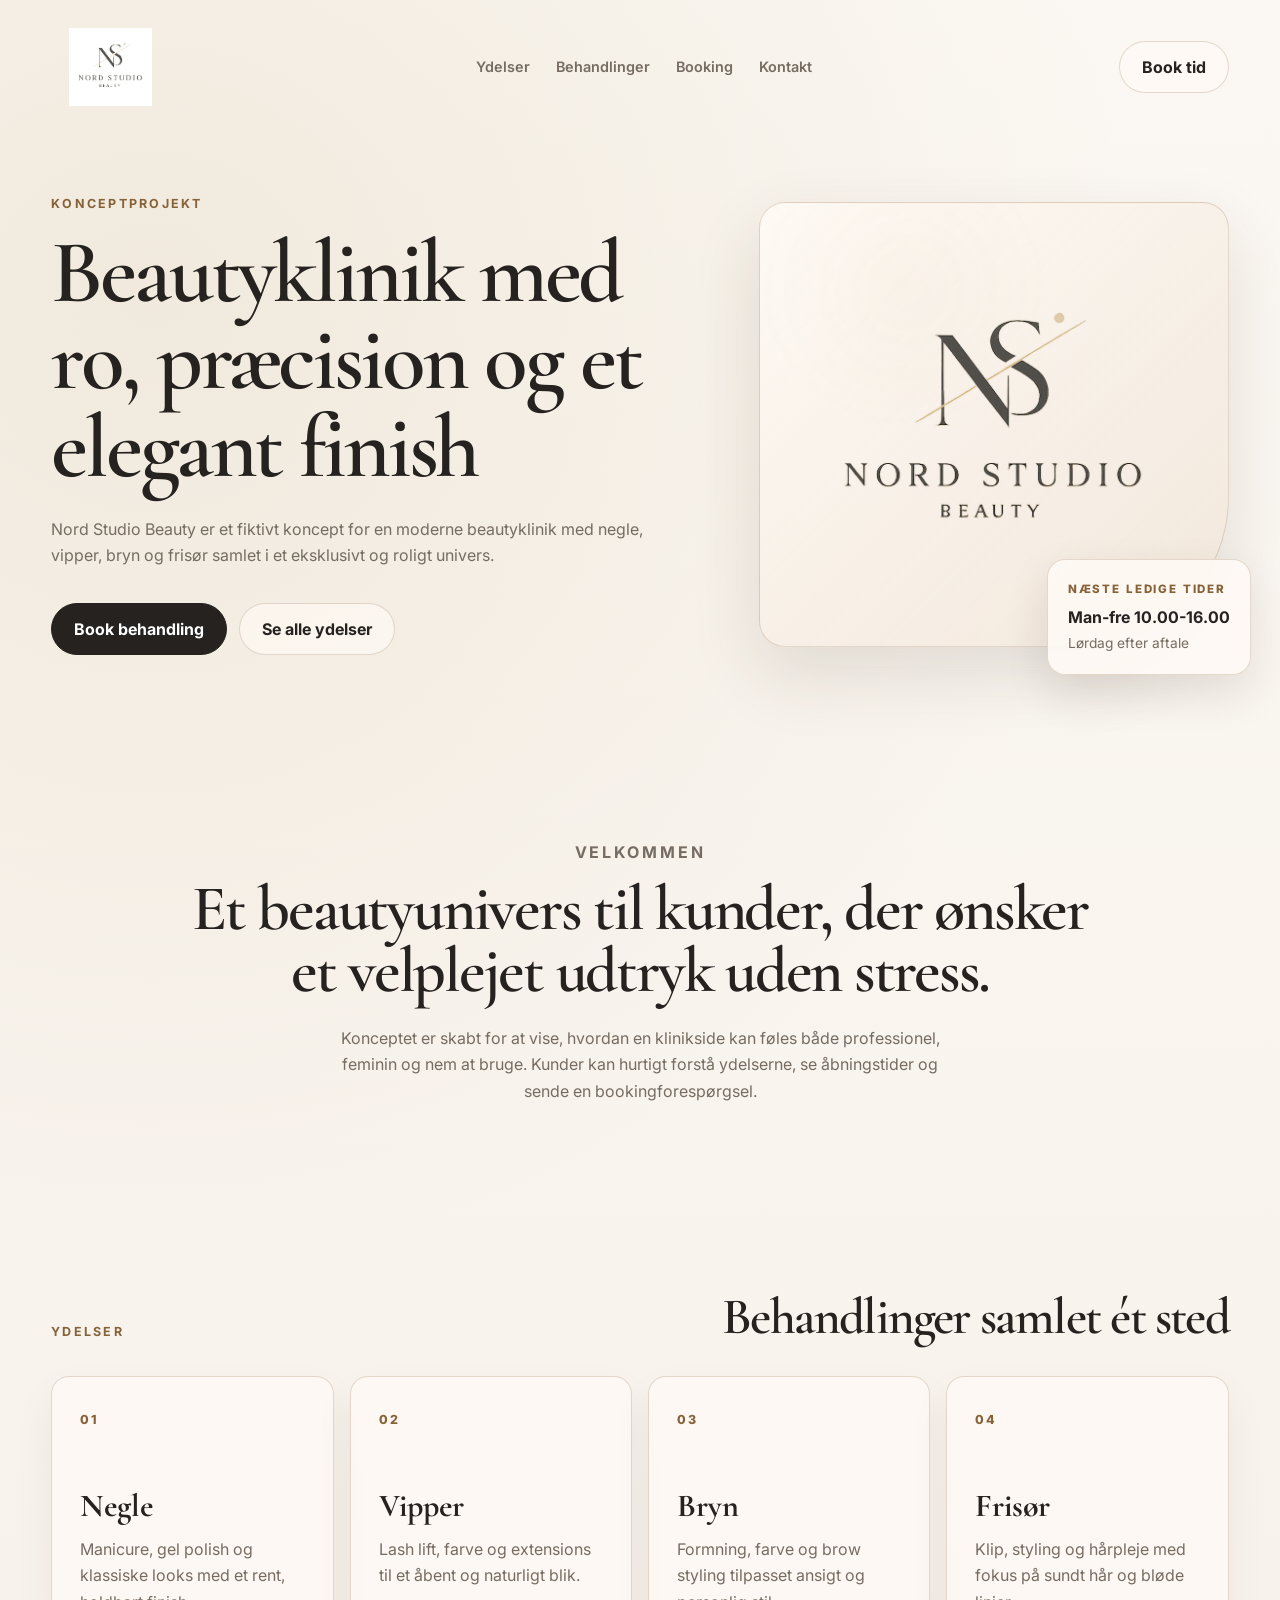
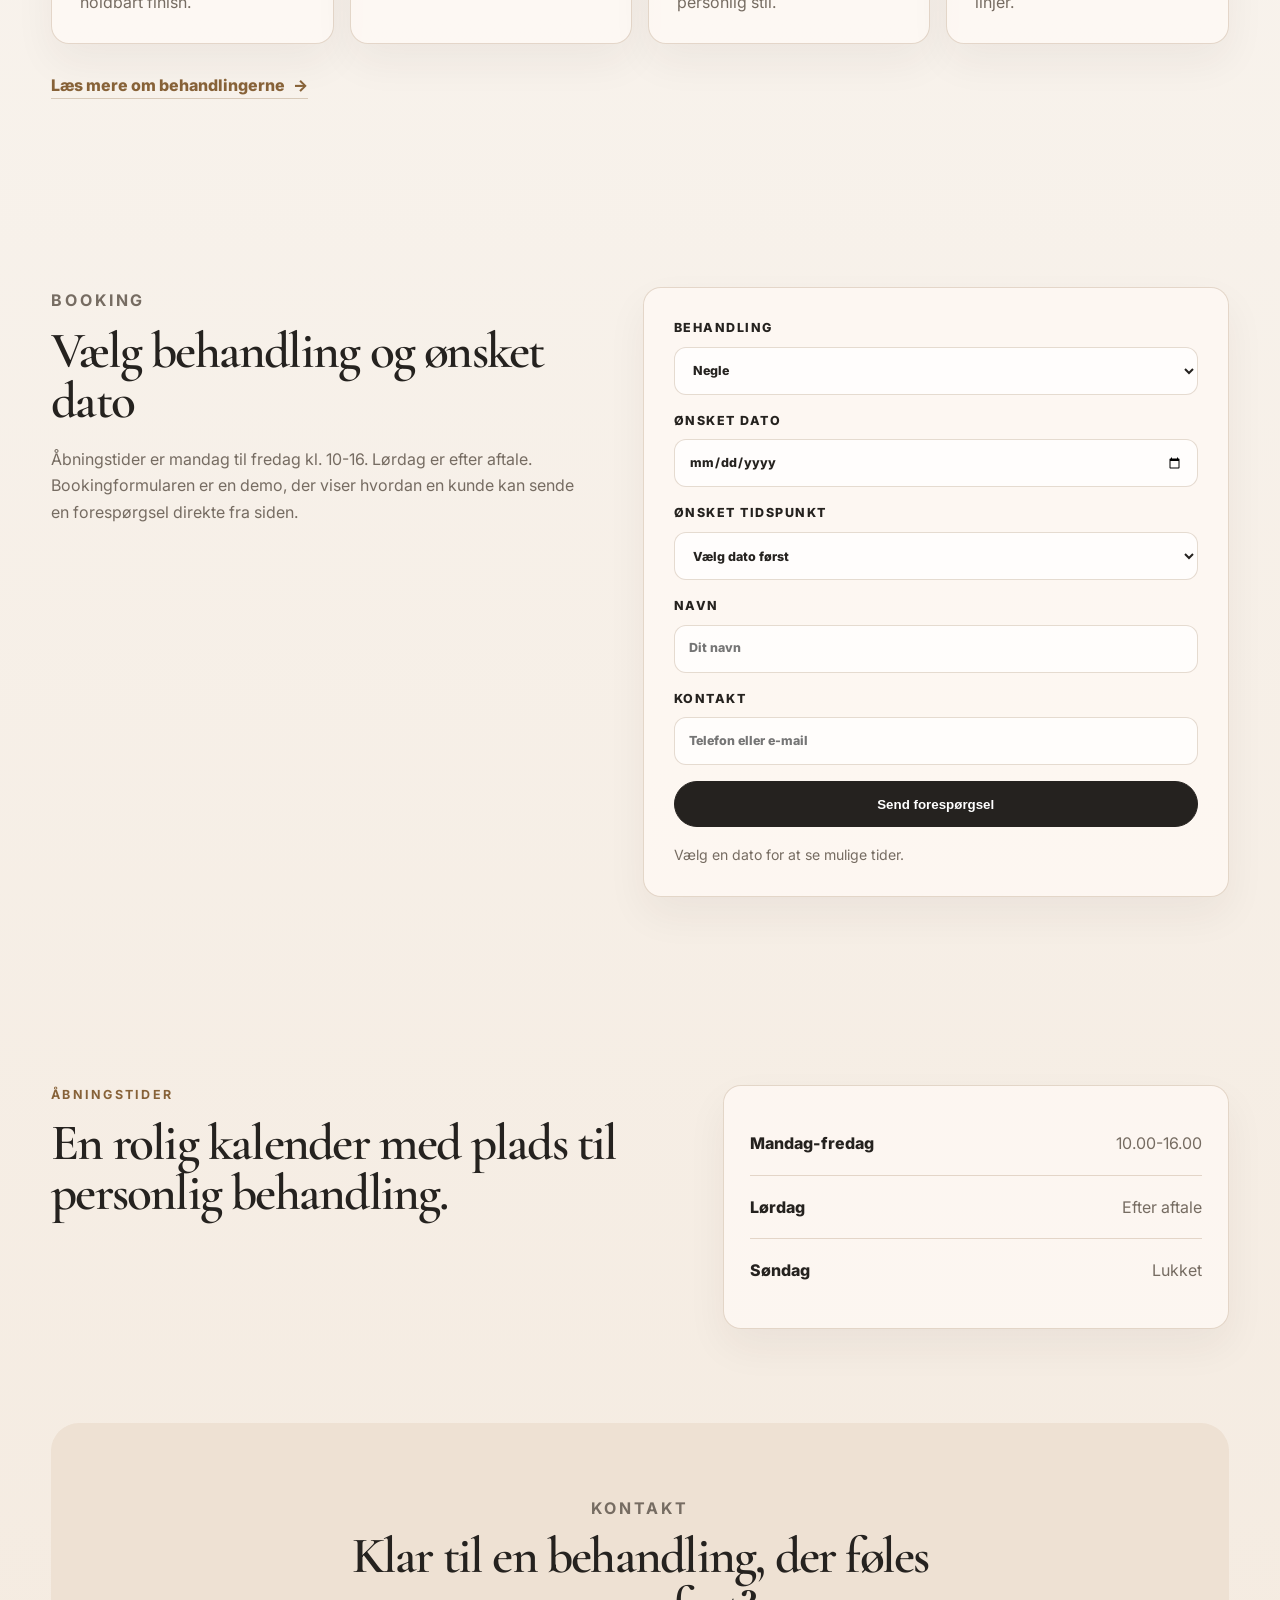
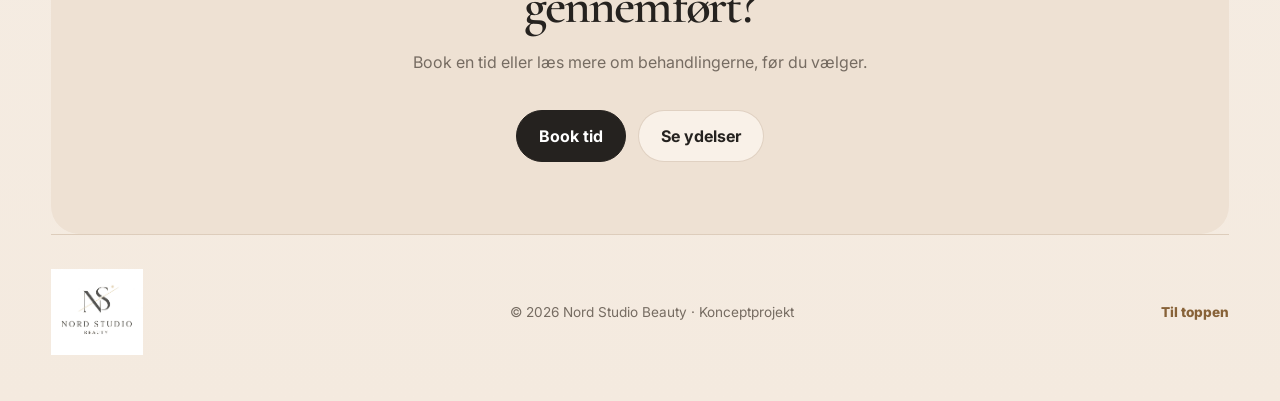
==== concepts/beauty-klinik/index.html @ 86c22287 "Add Nord Studio Beauty concept" ====
<!DOCTYPE html>
<html lang="da">
<head>
  <meta charset="UTF-8" />
  <meta name="viewport" content="width=device-width, initial-scale=1.0" />
  <title>Nord Studio Beauty | Koncept</title>
  <link rel="preconnect" href="https://fonts.googleapis.com" />
  <link rel="preconnect" href="https://fonts.gstatic.com" crossorigin />
  <link href="https://fonts.googleapis.com/css2?family=Cormorant+Garamond:wght@500;600;700&family=Inter:wght@400;500;600;700&display=swap" rel="stylesheet" />
  <link rel="stylesheet" href="style.css" />
  <link rel="icon" href="assets/nord-studio-beauty-logo.png" />
</head>

<body>
  <header class="site-header" id="top">
    <nav class="nav">
      <a class="brand" href="#top" aria-label="Nord Studio Beauty">
        <img src="assets/nord-studio-beauty-logo.png" alt="Nord Studio Beauty logo" />
      </a>

      <button class="menu-toggle" type="button" aria-expanded="false" aria-controls="menu">
        Menu
        <span aria-hidden="true"></span>
      </button>

      <div class="nav-links" id="menu">
        <a href="#ydelser">Ydelser</a>
        <a href="ydelser.html">Behandlinger</a>
        <a href="#booking">Booking</a>
        <a href="#kontakt">Kontakt</a>
      </div>

      <a class="nav-cta" href="#booking">Book tid</a>
    </nav>

    <section class="hero">
      <div class="hero-copy">
        <p class="eyebrow">Konceptprojekt</p>
        <h1>Beautyklinik med ro, præcision og et elegant finish</h1>
        <p>
          Nord Studio Beauty er et fiktivt koncept for en moderne beautyklinik med
          negle, vipper, bryn og frisør samlet i et eksklusivt og roligt univers.
        </p>
        <div class="hero-actions">
          <a class="button dark" href="#booking">Book behandling</a>
          <a class="button light" href="ydelser.html">Se alle ydelser</a>
        </div>
      </div>

      <div class="hero-visual" aria-label="Nord Studio Beauty stemningsbillede">
        <div class="visual-card">
          <img src="assets/nord-studio-beauty-logo.png" alt="Nord Studio Beauty logo" />
        </div>
        <div class="appointment-card">
          <span>Næste ledige tider</span>
          <strong>Man-fre 10.00-16.00</strong>
          <p>Lørdag efter aftale</p>
        </div>
      </div>
    </section>
  </header>

  <main>
    <section class="intro section">
      <p class="section-label">Velkommen</p>
      <h2>Et beautyunivers til kunder, der ønsker et velplejet udtryk uden stress.</h2>
      <p>
        Konceptet er skabt for at vise, hvordan en klinikside kan føles både
        professionel, feminin og nem at bruge. Kunder kan hurtigt forstå ydelserne,
        se åbningstider og sende en bookingforespørgsel.
      </p>
    </section>

    <section class="services section" id="ydelser">
      <div class="section-heading">
        <p class="section-label">Ydelser</p>
        <h2>Behandlinger samlet ét sted</h2>
      </div>

      <div class="service-grid">
        <article class="service-card">
          <span>01</span>
          <h3>Negle</h3>
          <p>Manicure, gel polish og klassiske looks med et rent, holdbart finish.</p>
        </article>

        <article class="service-card">
          <span>02</span>
          <h3>Vipper</h3>
          <p>Lash lift, farve og extensions til et åbent og naturligt blik.</p>
        </article>

        <article class="service-card">
          <span>03</span>
          <h3>Bryn</h3>
          <p>Formning, farve og brow styling tilpasset ansigt og personlig stil.</p>
        </article>

        <article class="service-card">
          <span>04</span>
          <h3>Frisør</h3>
          <p>Klip, styling og hårpleje med fokus på sundt hår og bløde linjer.</p>
        </article>
      </div>

      <a class="text-link" href="ydelser.html">Læs mere om behandlingerne <span aria-hidden="true">→</span></a>
    </section>

    <section class="booking section" id="booking">
      <div class="booking-copy">
        <p class="section-label">Booking</p>
        <h2>Vælg behandling og ønsket dato</h2>
        <p>
          Åbningstider er mandag til fredag kl. 10-16. Lørdag er efter aftale.
          Bookingformularen er en demo, der viser hvordan en kunde kan sende en
          forespørgsel direkte fra siden.
        </p>
      </div>

      <form class="booking-form">
        <label>
          Behandling
          <select id="service" name="service">
            <option>Negle</option>
            <option>Vipper</option>
            <option>Bryn</option>
            <option>Frisør</option>
            <option>Beauty pakke</option>
          </select>
        </label>

        <label>
          Ønsket dato
          <input id="date" name="date" type="date" required />
        </label>

        <label>
          Ønsket tidspunkt
          <select id="time" name="time"></select>
        </label>

        <label>
          Navn
          <input name="name" type="text" placeholder="Dit navn" />
        </label>

        <label>
          Kontakt
          <input name="contact" type="text" placeholder="Telefon eller e-mail" />
        </label>

        <button class="button dark" type="submit">Send forespørgsel</button>
        <p class="booking-note" id="booking-note">Vælg en dato for at se mulige tider.</p>
      </form>
    </section>

    <section class="hours section">
      <div>
        <p class="section-label">Åbningstider</p>
        <h2>En rolig kalender med plads til personlig behandling.</h2>
      </div>

      <dl>
        <div>
          <dt>Mandag-fredag</dt>
          <dd>10.00-16.00</dd>
        </div>
        <div>
          <dt>Lørdag</dt>
          <dd>Efter aftale</dd>
        </div>
        <div>
          <dt>Søndag</dt>
          <dd>Lukket</dd>
        </div>
      </dl>
    </section>

    <section class="contact section" id="kontakt">
      <p class="section-label">Kontakt</p>
      <h2>Klar til en behandling, der føles gennemført?</h2>
      <p>Book en tid eller læs mere om behandlingerne, før du vælger.</p>
      <div class="contact-actions">
        <a class="button dark" href="#booking">Book tid</a>
        <a class="button light" href="ydelser.html">Se ydelser</a>
      </div>
    </section>
  </main>

  <footer class="footer">
    <img src="assets/nord-studio-beauty-logo.png" alt="Nord Studio Beauty logo" />
    <p>© 2026 Nord Studio Beauty · Konceptprojekt</p>
    <a href="#top">Til toppen</a>
  </footer>

  <script src="script.js"></script>
</body>
</html>
---- concepts/beauty-klinik/style.css ----
:root {
  --bg: #f8f3ed;
  --panel: #eee1d3;
  --paper: #fffaf5;
  --ink: #25221f;
  --muted: #766c62;
  --accent: #b7955e;
  --accent-dark: #876238;
  --line: rgba(135, 98, 56, 0.22);
  --shadow: 0 28px 70px rgba(58, 42, 28, 0.12);
  --max: 1180px;
}

* {
  box-sizing: border-box;
  margin: 0;
  padding: 0;
}

html {
  scroll-behavior: smooth;
}

body {
  font-family: "Inter", sans-serif;
  background:
    radial-gradient(circle at 12% 8%, rgba(183, 149, 94, 0.14), transparent 28%),
    linear-gradient(180deg, #fbf8f3 0%, var(--bg) 38%, #f4eadf 100%);
  color: var(--ink);
  line-height: 1.65;
}

a {
  color: inherit;
  text-decoration: none;
}

img {
  display: block;
  width: 100%;
}

.site-header,
.subpage-header {
  width: min(92%, var(--max));
  margin: 0 auto;
  padding: 28px 0 90px;
}

.nav {
  display: flex;
  align-items: center;
  justify-content: space-between;
  gap: 24px;
}

.brand {
  display: inline-flex;
  align-items: center;
}

.brand img {
  width: 118px;
  max-height: 78px;
  object-fit: contain;
}

.nav-links {
  display: flex;
  align-items: center;
  gap: 26px;
  color: var(--muted);
  font-size: 0.9rem;
  font-weight: 600;
}

.menu-toggle {
  display: none;
}

.nav-cta,
.button {
  display: inline-flex;
  align-items: center;
  justify-content: center;
  min-height: 46px;
  padding: 12px 22px;
  border-radius: 999px;
  font-weight: 700;
  transition: transform 0.2s ease, background 0.2s ease, border-color 0.2s ease;
}

.nav-cta,
.button.light {
  border: 1px solid var(--line);
  color: var(--ink);
  background: rgba(255, 250, 245, 0.62);
}

.button.dark {
  background: var(--ink);
  color: #fff;
  border: 1px solid var(--ink);
}

.nav-cta:hover,
.button:hover {
  transform: translateY(-2px);
}

.button.dark:hover {
  background: var(--accent-dark);
  border-color: var(--accent-dark);
}

.hero {
  display: grid;
  grid-template-columns: minmax(0, 1fr) minmax(300px, 470px);
  align-items: center;
  gap: clamp(42px, 7vw, 96px);
  padding-top: 88px;
}

.eyebrow,
.section-label {
  color: var(--accent-dark);
  text-transform: uppercase;
  letter-spacing: 0.18em;
  font-size: 0.78rem;
  font-weight: 700;
}

.hero h1,
.intro h2,
.section-heading h2,
.booking h2,
.hours h2,
.contact h2,
.subpage-hero h1,
.detail-card h2 {
  font-family: "Cormorant Garamond", serif;
  font-weight: 600;
  letter-spacing: -0.035em;
  line-height: 0.98;
}

.hero h1 {
  font-size: clamp(3.1rem, 7vw, 6.4rem);
  max-width: 680px;
  margin: 14px 0 24px;
}

.hero-copy > p:not(.eyebrow),
.intro > p,
.booking-copy p,
.contact p,
.subpage-hero p {
  max-width: 620px;
  color: var(--muted);
  font-size: 1rem;
}

.hero-actions,
.contact-actions {
  display: flex;
  gap: 12px;
  flex-wrap: wrap;
  margin-top: 34px;
}

.hero-visual {
  position: relative;
}

.visual-card {
  padding: 40px;
  border: 1px solid var(--line);
  border-radius: 26px 26px 150px 26px;
  background:
    linear-gradient(135deg, rgba(255, 250, 245, 0.9), rgba(238, 225, 211, 0.7)),
    radial-gradient(circle at 30% 18%, rgba(183, 149, 94, 0.24), transparent 30%);
  box-shadow: var(--shadow);
}

.visual-card img {
  border-radius: 18px;
  mix-blend-mode: multiply;
}

.appointment-card {
  position: absolute;
  right: -22px;
  bottom: -28px;
  max-width: 230px;
  padding: 20px;
  border: 1px solid var(--line);
  border-radius: 18px;
  background: rgba(255, 250, 245, 0.9);
  box-shadow: 0 18px 44px rgba(58, 42, 28, 0.12);
}

.appointment-card span {
  display: block;
  color: var(--accent-dark);
  font-size: 0.72rem;
  font-weight: 800;
  letter-spacing: 0.16em;
  text-transform: uppercase;
  margin-bottom: 8px;
}

.appointment-card strong {
  display: block;
  line-height: 1.25;
}

.appointment-card p {
  color: var(--muted);
  font-size: 0.86rem;
  margin-top: 5px;
}

.section {
  width: min(92%, var(--max));
  margin: 0 auto;
  padding: 94px 0;
}

.intro {
  text-align: center;
  max-width: 900px;
}

.intro h2 {
  font-size: clamp(2.2rem, 5vw, 4rem);
  margin: 12px auto 22px;
}

.intro p {
  margin-inline: auto;
}

.section-heading {
  display: flex;
  align-items: end;
  justify-content: space-between;
  gap: 28px;
  margin-bottom: 34px;
}

.section-heading h2,
.booking h2,
.hours h2,
.contact h2 {
  font-size: clamp(2rem, 4vw, 3.4rem);
}

.service-grid {
  display: grid;
  grid-template-columns: repeat(4, minmax(0, 1fr));
  gap: 16px;
}

.service-card,
.booking-form,
.hours dl,
.detail-card {
  border: 1px solid var(--line);
  border-radius: 18px;
  background: rgba(255, 250, 245, 0.72);
  box-shadow: 0 18px 42px rgba(58, 42, 28, 0.055);
}

.service-card {
  min-height: 260px;
  padding: 28px;
}

.service-card span,
.detail-card span {
  color: var(--accent-dark);
  font-size: 0.78rem;
  font-weight: 800;
  letter-spacing: 0.16em;
}

.service-card h3 {
  font-family: "Cormorant Garamond", serif;
  font-size: 2rem;
  line-height: 1;
  margin: 58px 0 14px;
}

.service-card p,
.detail-card p,
.detail-card li {
  color: var(--muted);
}

.text-link {
  display: inline-flex;
  align-items: center;
  gap: 8px;
  margin-top: 28px;
  color: var(--accent-dark);
  font-weight: 800;
  border-bottom: 1px solid rgba(135, 98, 56, 0.28);
}

.booking {
  display: grid;
  grid-template-columns: minmax(0, 0.9fr) minmax(320px, 1fr);
  gap: clamp(28px, 5vw, 72px);
  align-items: start;
}

.booking h2 {
  margin: 12px 0 20px;
}

.booking-form {
  display: grid;
  gap: 16px;
  padding: 30px;
}

label {
  display: grid;
  gap: 8px;
  color: var(--ink);
  font-size: 0.78rem;
  font-weight: 800;
  letter-spacing: 0.12em;
  text-transform: uppercase;
}

input,
select {
  width: 100%;
  min-height: 48px;
  border: 1px solid var(--line);
  border-radius: 12px;
  background: rgba(255, 255, 255, 0.72);
  color: var(--ink);
  font: inherit;
  padding: 0 14px;
}

.booking-note {
  color: var(--muted);
  font-size: 0.88rem;
}

.hours {
  display: grid;
  grid-template-columns: minmax(0, 1fr) minmax(320px, 0.8fr);
  gap: 40px;
  align-items: start;
}

.hours h2 {
  margin-top: 12px;
}

.hours dl {
  padding: 26px;
}

.hours dl div {
  display: flex;
  justify-content: space-between;
  gap: 24px;
  padding: 18px 0;
  border-bottom: 1px solid var(--line);
}

.hours dl div:last-child {
  border-bottom: 0;
}

dt {
  font-weight: 800;
}

dd {
  color: var(--muted);
}

.contact {
  text-align: center;
  padding: 72px;
  border-radius: 28px;
  background: var(--panel);
}

.contact h2 {
  max-width: 700px;
  margin: 10px auto 18px;
}

.contact p {
  margin: 0 auto;
}

.contact-actions {
  justify-content: center;
}

.footer {
  width: min(92%, var(--max));
  margin: 0 auto;
  padding: 34px 0 46px;
  display: flex;
  align-items: center;
  justify-content: space-between;
  gap: 20px;
  border-top: 1px solid var(--line);
  color: var(--muted);
  font-size: 0.85rem;
}

.footer img {
  width: 92px;
}

.footer a {
  color: var(--accent-dark);
  font-weight: 800;
}

.subpage-hero {
  padding: 92px 0 28px;
  max-width: 820px;
}

.subpage-hero h1 {
  font-size: clamp(3rem, 6vw, 5.4rem);
  margin: 12px 0 20px;
}

.service-details {
  width: min(92%, var(--max));
  margin: 0 auto;
  display: grid;
  grid-template-columns: repeat(2, minmax(0, 1fr));
  gap: 18px;
}

.detail-card {
  padding: 34px;
}

.detail-card h2 {
  font-size: clamp(2.1rem, 4vw, 3.2rem);
  margin: 18px 0 12px;
}

.detail-card ul {
  list-style: none;
  display: grid;
  gap: 10px;
  margin-top: 22px;
}

.detail-card li {
  position: relative;
  padding-left: 22px;
}

.detail-card li::before {
  content: "";
  position: absolute;
  left: 0;
  top: 0.72em;
  width: 7px;
  height: 7px;
  border: 1px solid var(--accent);
  transform: rotate(45deg);
}

@media (max-width: 860px) {
  .site-header,
  .subpage-header {
    padding-bottom: 54px;
  }

  .nav {
    position: relative;
    flex-wrap: wrap;
  }

  .brand img {
    width: 90px;
  }

  .menu-toggle {
    display: inline-flex;
    align-items: center;
    gap: 10px;
    margin-left: auto;
    min-height: 42px;
    padding: 0 14px;
    border: 1px solid var(--line);
    border-radius: 999px;
    background: rgba(255, 250, 245, 0.78);
    color: var(--ink);
    font: inherit;
    font-size: 0.82rem;
    font-weight: 800;
  }

  .menu-toggle span,
  .menu-toggle span::before,
  .menu-toggle span::after {
    display: block;
    width: 15px;
    height: 1px;
    background: currentColor;
  }

  .menu-toggle span {
    position: relative;
  }

  .menu-toggle span::before,
  .menu-toggle span::after {
    content: "";
    position: absolute;
    left: 0;
  }

  .menu-toggle span::before {
    top: -5px;
  }

  .menu-toggle span::after {
    top: 5px;
  }

  .nav-links {
    display: none;
    width: 100%;
    padding: 16px;
    border: 1px solid var(--line);
    border-radius: 18px;
    background: rgba(255, 250, 245, 0.94);
    box-shadow: 0 18px 42px rgba(58, 42, 28, 0.1);
  }

  .nav-links.is-open {
    display: grid;
    gap: 6px;
  }

  .nav-links a {
    padding: 10px 8px;
  }

  .nav-cta {
    display: none;
  }

  .hero,
  .booking,
  .hours,
  .service-details {
    grid-template-columns: 1fr;
  }

  .hero {
    padding-top: 54px;
  }

  .hero h1 {
    font-size: clamp(2.55rem, 13vw, 4rem);
  }

  .appointment-card {
    position: static;
    max-width: none;
    margin-top: 14px;
  }

  .visual-card {
    padding: 24px;
    border-radius: 18px 18px 80px 18px;
  }

  .section {
    padding: 58px 0;
  }

  .section-heading {
    display: block;
  }

  .service-grid {
    grid-template-columns: repeat(2, minmax(0, 1fr));
  }

  .service-card {
    min-height: 210px;
    padding: 22px;
  }

  .service-card h3 {
    margin-top: 36px;
    font-size: 1.7rem;
  }

  .booking-form,
  .detail-card {
    padding: 22px;
  }

  .contact {
    padding: 44px 24px;
  }

  .footer {
    flex-direction: column;
    align-items: flex-start;
  }
}

@media (max-width: 520px) {
  .service-grid {
    grid-template-columns: 1fr;
  }

  .hero-actions,
  .contact-actions,
  .button {
    width: 100%;
  }

  .button {
    min-height: 50px;
  }
}
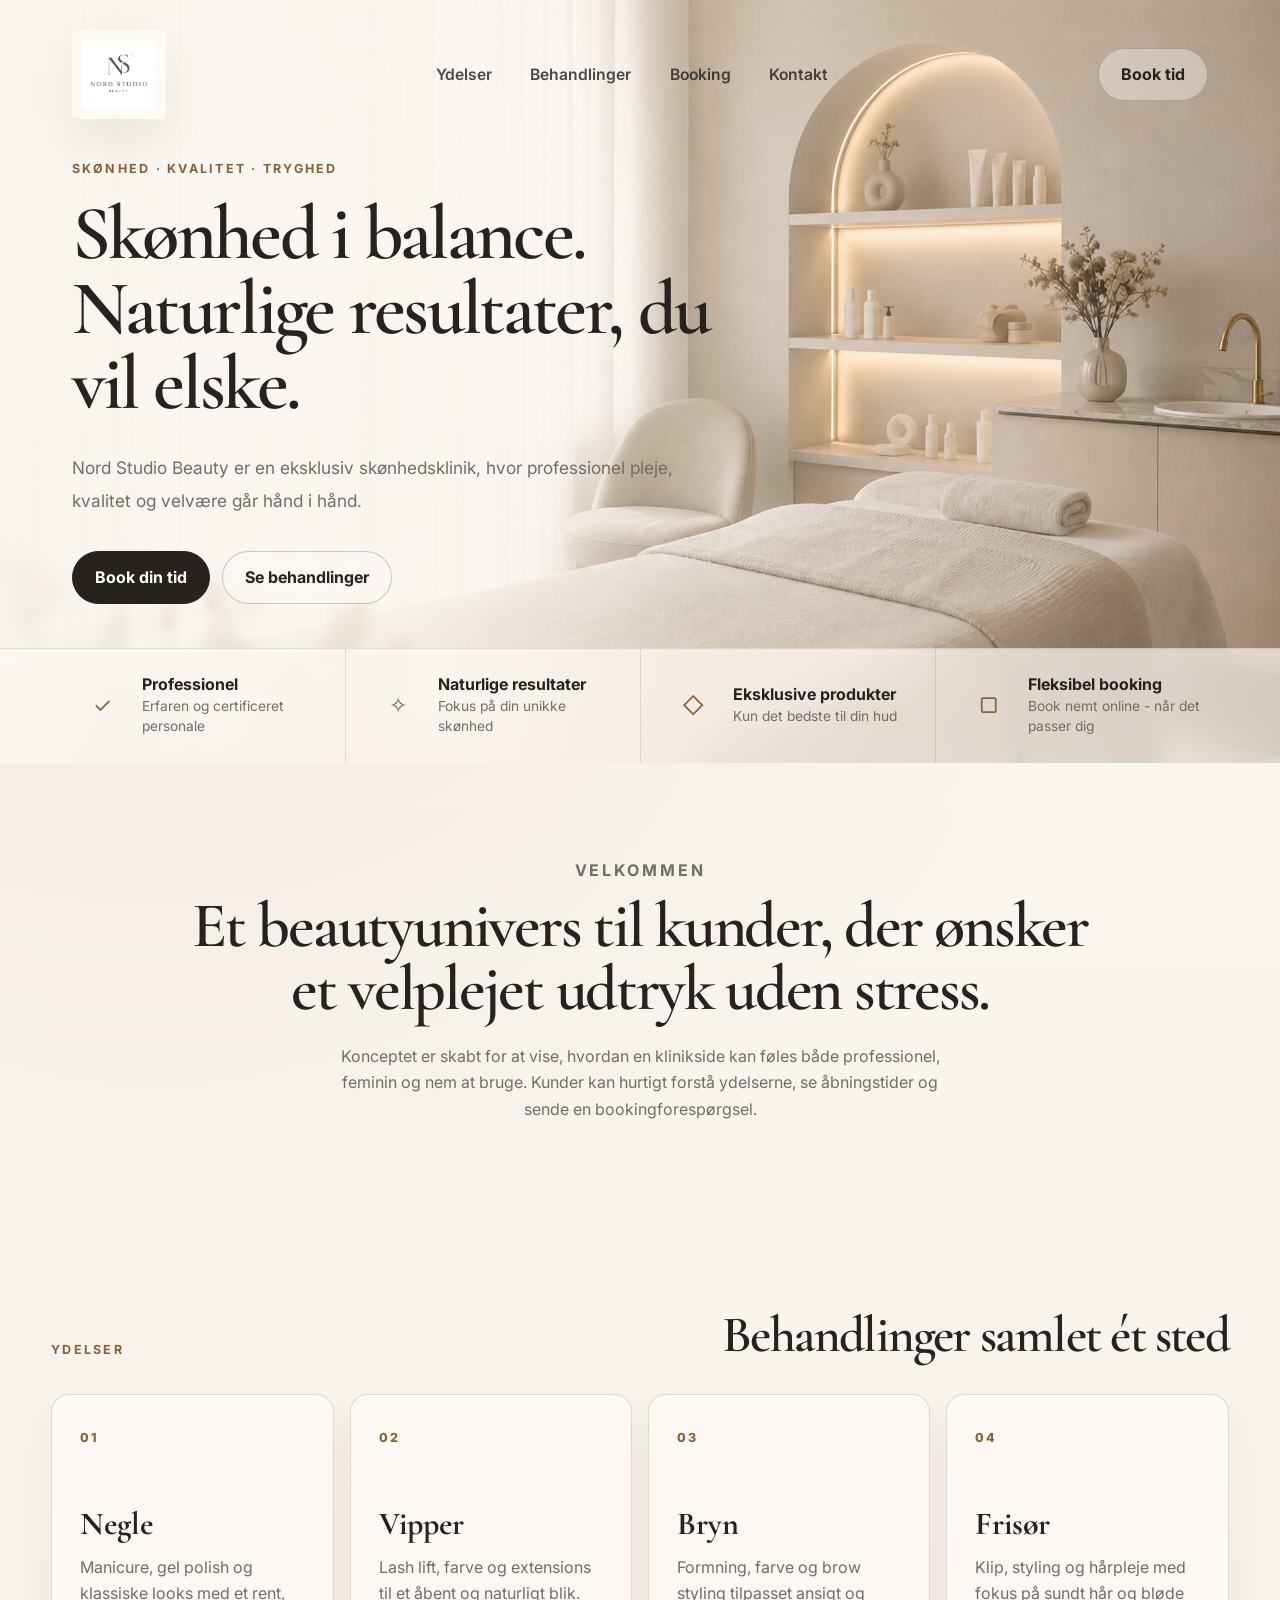
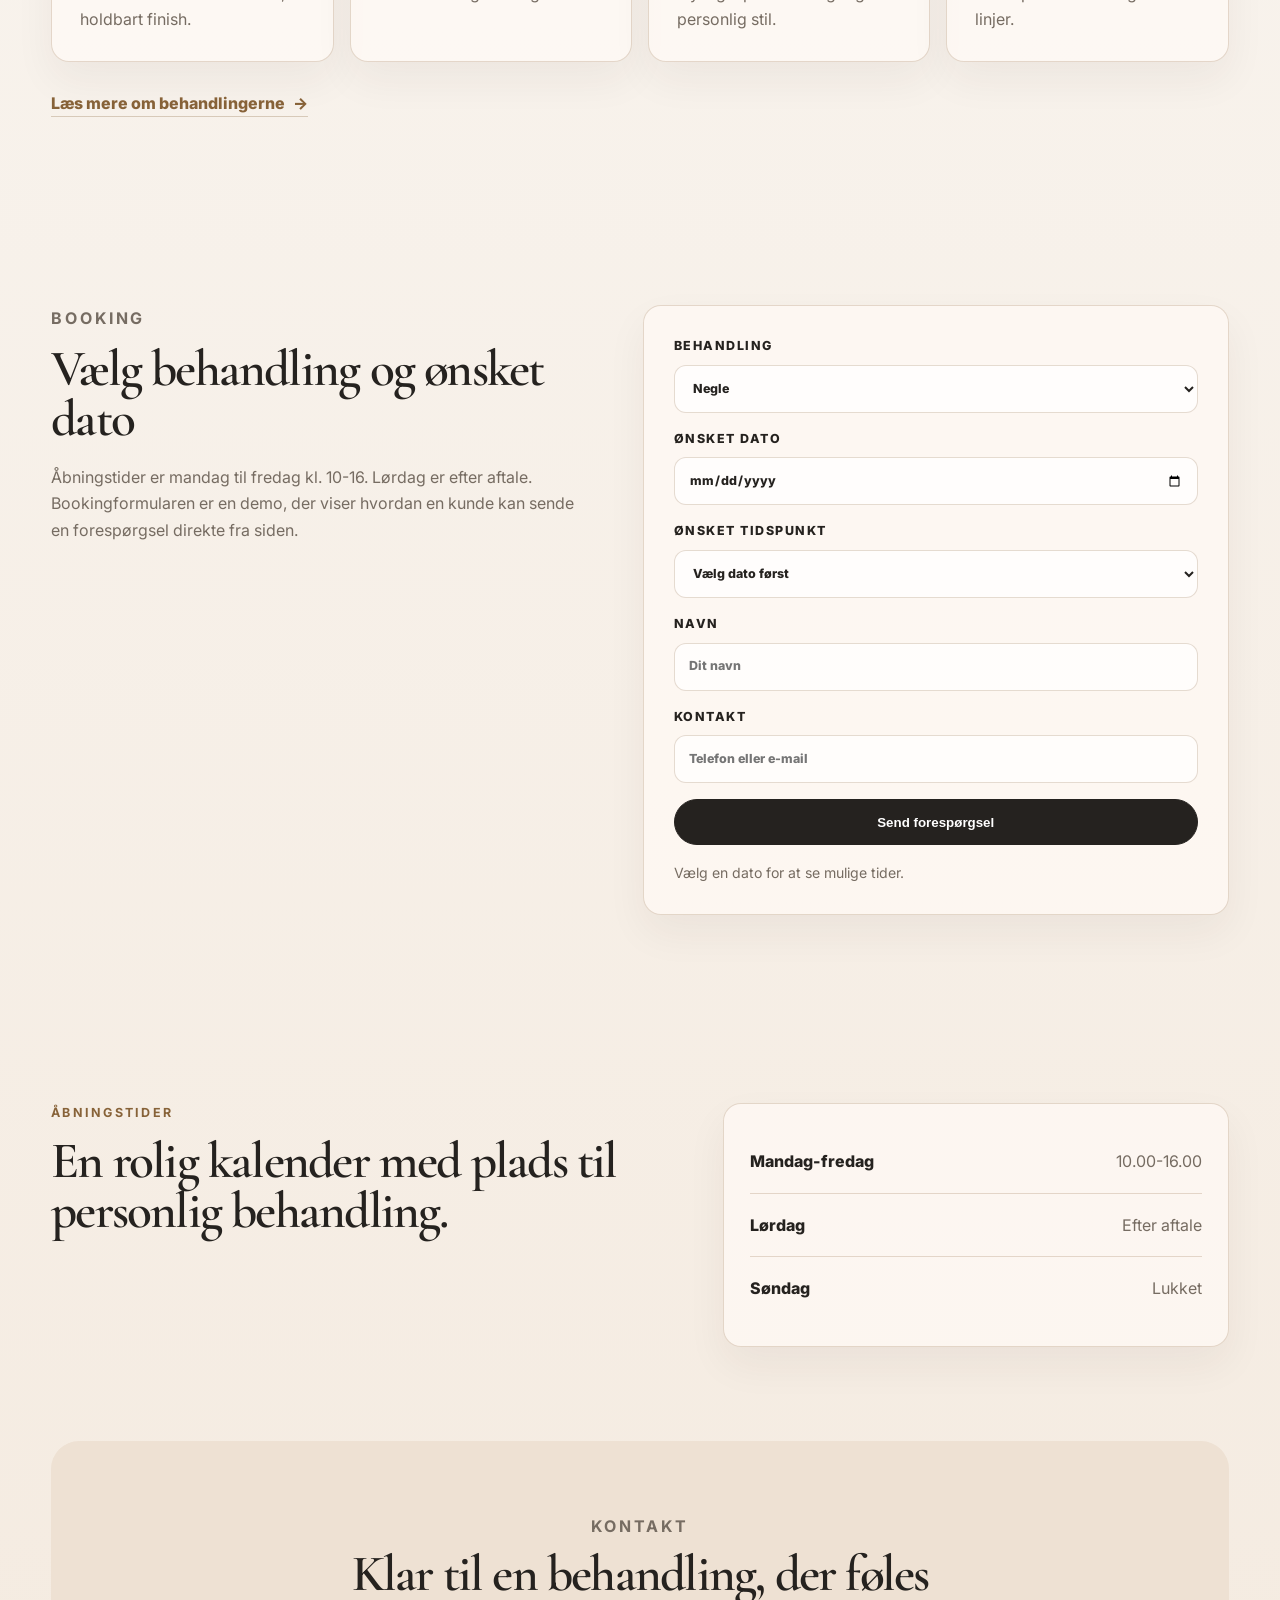
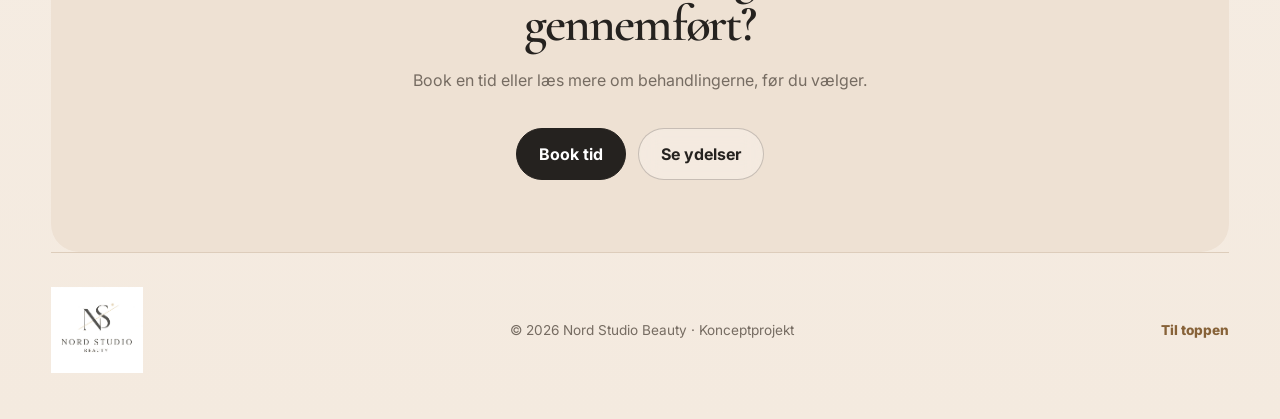
==== commit 11cf3ed8: "Update beauty clinic concept hero" ====
--- a/concepts/beauty-klinik/index.html
+++ b/concepts/beauty-klinik/index.html
@@ -35,27 +35,52 @@
 
     <section class="hero">
       <div class="hero-copy">
-        <p class="eyebrow">Konceptprojekt</p>
-        <h1>Beautyklinik med ro, præcision og et elegant finish</h1>
+        <p class="eyebrow">Skønhed · kvalitet · tryghed</p>
+        <h1>Skønhed i balance. Naturlige resultater, du vil elske.</h1>
         <p>
-          Nord Studio Beauty er et fiktivt koncept for en moderne beautyklinik med
-          negle, vipper, bryn og frisør samlet i et eksklusivt og roligt univers.
+          Nord Studio Beauty er en eksklusiv skønhedsklinik, hvor professionel
+          pleje, kvalitet og velvære går hånd i hånd.
         </p>
         <div class="hero-actions">
-          <a class="button dark" href="#booking">Book behandling</a>
-          <a class="button light" href="ydelser.html">Se alle ydelser</a>
-        </div>
-      </div>
-
-      <div class="hero-visual" aria-label="Nord Studio Beauty stemningsbillede">
-        <div class="visual-card">
-          <img src="assets/nord-studio-beauty-logo.png" alt="Nord Studio Beauty logo" />
-        </div>
-        <div class="appointment-card">
-          <span>Næste ledige tider</span>
-          <strong>Man-fre 10.00-16.00</strong>
-          <p>Lørdag efter aftale</p>
-        </div>
+          <a class="button dark" href="#booking">Book din tid</a>
+          <a class="button light" href="ydelser.html">Se behandlinger</a>
+        </div>
+      </div>
+    </section>
+
+    <section class="trust-bar" aria-label="Nord Studio Beauty fordele">
+      <div class="trust-inner">
+        <article>
+          <span class="trust-icon">✓</span>
+          <div>
+            <h2>Professionel</h2>
+            <p>Erfaren og certificeret personale</p>
+          </div>
+        </article>
+
+        <article>
+          <span class="trust-icon">✧</span>
+          <div>
+            <h2>Naturlige resultater</h2>
+            <p>Fokus på din unikke skønhed</p>
+          </div>
+        </article>
+
+        <article>
+          <span class="trust-icon">◇</span>
+          <div>
+            <h2>Eksklusive produkter</h2>
+            <p>Kun det bedste til din hud</p>
+          </div>
+        </article>
+
+        <article>
+          <span class="trust-icon">▢</span>
+          <div>
+            <h2>Fleksibel booking</h2>
+            <p>Book nemt online - når det passer dig</p>
+          </div>
+        </article>
       </div>
     </section>
   </header>
--- a/concepts/beauty-klinik/style.css
+++ b/concepts/beauty-klinik/style.css
@@ -40,7 +40,16 @@
   width: 100%;
 }
 
-.site-header,
+.site-header {
+  min-height: 700px;
+  padding: 30px min(5.6vw, 86px) 0;
+  background:
+    linear-gradient(90deg, rgba(250, 246, 240, 0.94) 0%, rgba(250, 246, 240, 0.84) 32%, rgba(250, 246, 240, 0.34) 56%, rgba(250, 246, 240, 0.08) 100%),
+    url("assets/nord-studio-hero.png");
+  background-position: center;
+  background-size: cover;
+}
+
 .subpage-header {
   width: min(92%, var(--max));
   margin: 0 auto;
@@ -48,6 +57,8 @@
 }
 
 .nav {
+  position: relative;
+  z-index: 3;
   display: flex;
   align-items: center;
   justify-content: space-between;
@@ -60,17 +71,26 @@
 }
 
 .brand img {
-  width: 118px;
-  max-height: 78px;
+  width: 112px;
+  max-height: 84px;
   object-fit: contain;
+}
+
+.site-header .brand img {
+  width: 94px;
+  max-height: 94px;
+  padding: 10px;
+  border-radius: 5px;
+  background: rgba(255, 250, 245, 0.78);
+  box-shadow: 0 20px 46px rgba(61, 44, 31, 0.08);
 }
 
 .nav-links {
   display: flex;
   align-items: center;
-  gap: 26px;
-  color: var(--muted);
-  font-size: 0.9rem;
+  gap: clamp(22px, 3vw, 42px);
+  color: rgba(37, 34, 31, 0.82);
+  font-size: 0.98rem;
   font-weight: 600;
 }
 
@@ -92,9 +112,10 @@
 
 .nav-cta,
 .button.light {
-  border: 1px solid var(--line);
+  border: 1px solid rgba(37, 34, 31, 0.22);
   color: var(--ink);
-  background: rgba(255, 250, 245, 0.62);
+  background: rgba(255, 250, 245, 0.36);
+  backdrop-filter: blur(10px);
 }
 
 .button.dark {
@@ -114,11 +135,12 @@
 }
 
 .hero {
-  display: grid;
-  grid-template-columns: minmax(0, 1fr) minmax(300px, 470px);
+  min-height: 470px;
+  width: min(100%, var(--max));
+  margin: 0 auto;
+  display: flex;
   align-items: center;
-  gap: clamp(42px, 7vw, 96px);
-  padding-top: 88px;
+  padding: 40px 0 44px;
 }
 
 .eyebrow,
@@ -145,9 +167,9 @@
 }
 
 .hero h1 {
-  font-size: clamp(3.1rem, 7vw, 6.4rem);
-  max-width: 680px;
-  margin: 14px 0 24px;
+  font-size: clamp(3.55rem, 6vw, 5.75rem);
+  max-width: 640px;
+  margin: 16px 0 30px;
 }
 
 .hero-copy > p:not(.eyebrow),
@@ -160,6 +182,12 @@
   font-size: 1rem;
 }
 
+.hero-copy > p:not(.eyebrow) {
+  font-size: clamp(1rem, 1.35vw, 1.18rem);
+  line-height: 1.9;
+  max-width: 610px;
+}
+
 .hero-actions,
 .contact-actions {
   display: flex;
@@ -168,56 +196,54 @@
   margin-top: 34px;
 }
 
-.hero-visual {
-  position: relative;
-}
-
-.visual-card {
-  padding: 40px;
-  border: 1px solid var(--line);
-  border-radius: 26px 26px 150px 26px;
-  background:
-    linear-gradient(135deg, rgba(255, 250, 245, 0.9), rgba(238, 225, 211, 0.7)),
-    radial-gradient(circle at 30% 18%, rgba(183, 149, 94, 0.24), transparent 30%);
-  box-shadow: var(--shadow);
-}
-
-.visual-card img {
-  border-radius: 18px;
-  mix-blend-mode: multiply;
-}
-
-.appointment-card {
-  position: absolute;
-  right: -22px;
-  bottom: -28px;
-  max-width: 230px;
-  padding: 20px;
-  border: 1px solid var(--line);
-  border-radius: 18px;
-  background: rgba(255, 250, 245, 0.9);
-  box-shadow: 0 18px 44px rgba(58, 42, 28, 0.12);
-}
-
-.appointment-card span {
-  display: block;
+.trust-bar {
+  margin: 0 calc(min(5.6vw, 86px) * -1);
+  border-top: 1px solid rgba(135, 98, 56, 0.16);
+  background: rgba(255, 250, 245, 0.7);
+  backdrop-filter: blur(16px);
+}
+
+.trust-inner {
+  width: min(100%, var(--max));
+  margin: 0 auto;
+  display: grid;
+  grid-template-columns: repeat(4, minmax(0, 1fr));
+}
+
+.trust-inner article {
+  display: flex;
+  align-items: center;
+  gap: 18px;
+  min-height: 112px;
+  padding: 26px 30px;
+  border-left: 1px solid rgba(135, 98, 56, 0.18);
+}
+
+.trust-inner article:first-child {
+  border-left: 0;
+}
+
+.trust-icon {
+  display: inline-grid;
+  place-items: center;
+  flex: 0 0 44px;
+  width: 44px;
+  height: 44px;
   color: var(--accent-dark);
-  font-size: 0.72rem;
-  font-weight: 800;
-  letter-spacing: 0.16em;
-  text-transform: uppercase;
-  margin-bottom: 8px;
-}
-
-.appointment-card strong {
-  display: block;
-  line-height: 1.25;
-}
-
-.appointment-card p {
+  font-size: 1.35rem;
+  line-height: 1;
+}
+
+.trust-inner h2 {
+  font-size: 1rem;
+  line-height: 1.15;
+  margin-bottom: 4px;
+}
+
+.trust-inner p {
   color: var(--muted);
   font-size: 0.86rem;
-  margin-top: 5px;
+  line-height: 1.45;
 }
 
 .section {
@@ -479,7 +505,16 @@
 }
 
 @media (max-width: 860px) {
-  .site-header,
+  .site-header {
+    min-height: auto;
+    padding: 18px 5% 0;
+    background:
+      linear-gradient(180deg, rgba(250, 246, 240, 0.74) 0%, rgba(250, 246, 240, 0.3) 28%, rgba(37, 34, 31, 0.34) 76%, rgba(37, 34, 31, 0.16) 100%),
+      url("assets/nord-studio-hero.png");
+    background-position: 58% center;
+    background-size: cover;
+  }
+
   .subpage-header {
     padding-bottom: 54px;
   }
@@ -491,6 +526,12 @@
 
   .brand img {
     width: 90px;
+  }
+
+  .site-header .brand img {
+    width: 76px;
+    max-height: 76px;
+    padding: 8px;
   }
 
   .menu-toggle {
@@ -568,22 +609,47 @@
   }
 
   .hero {
-    padding-top: 54px;
+    min-height: 600px;
+    padding: 82px 0 66px;
+    align-items: flex-end;
   }
 
   .hero h1 {
-    font-size: clamp(2.55rem, 13vw, 4rem);
-  }
-
-  .appointment-card {
-    position: static;
-    max-width: none;
-    margin-top: 14px;
-  }
-
-  .visual-card {
-    padding: 24px;
-    border-radius: 18px 18px 80px 18px;
+    font-size: clamp(3rem, 12vw, 4.5rem);
+    max-width: 520px;
+  }
+
+  .hero-copy > p:not(.eyebrow) {
+    color: rgba(37, 34, 31, 0.78);
+    font-size: 1rem;
+    line-height: 1.75;
+    max-width: 460px;
+  }
+
+  .trust-bar {
+    margin: 0 -5%;
+  }
+
+  .trust-inner {
+    grid-template-columns: repeat(2, minmax(0, 1fr));
+  }
+
+  .trust-inner article {
+    min-height: 106px;
+    padding: 22px;
+    border-left: 0;
+    border-top: 1px solid rgba(135, 98, 56, 0.16);
+  }
+
+  .trust-inner article:nth-child(odd) {
+    border-right: 1px solid rgba(135, 98, 56, 0.16);
+  }
+
+  .trust-icon {
+    flex-basis: 36px;
+    width: 36px;
+    height: 36px;
+    font-size: 1.1rem;
   }
 
   .section {
@@ -624,8 +690,26 @@
 }
 
 @media (max-width: 520px) {
+  .site-header {
+    background-position: 62% center;
+  }
+
   .service-grid {
     grid-template-columns: 1fr;
+  }
+
+  .nav {
+    gap: 12px;
+  }
+
+  .hero {
+    min-height: 690px;
+    padding-top: 62px;
+  }
+
+  .hero h1 {
+    font-size: clamp(2.8rem, 12vw, 3.65rem);
+    line-height: 0.96;
   }
 
   .hero-actions,
@@ -637,4 +721,13 @@
   .button {
     min-height: 50px;
   }
-}
+
+  .trust-inner {
+    grid-template-columns: 1fr;
+  }
+
+  .trust-inner article {
+    border-right: 0;
+    min-height: auto;
+  }
+}
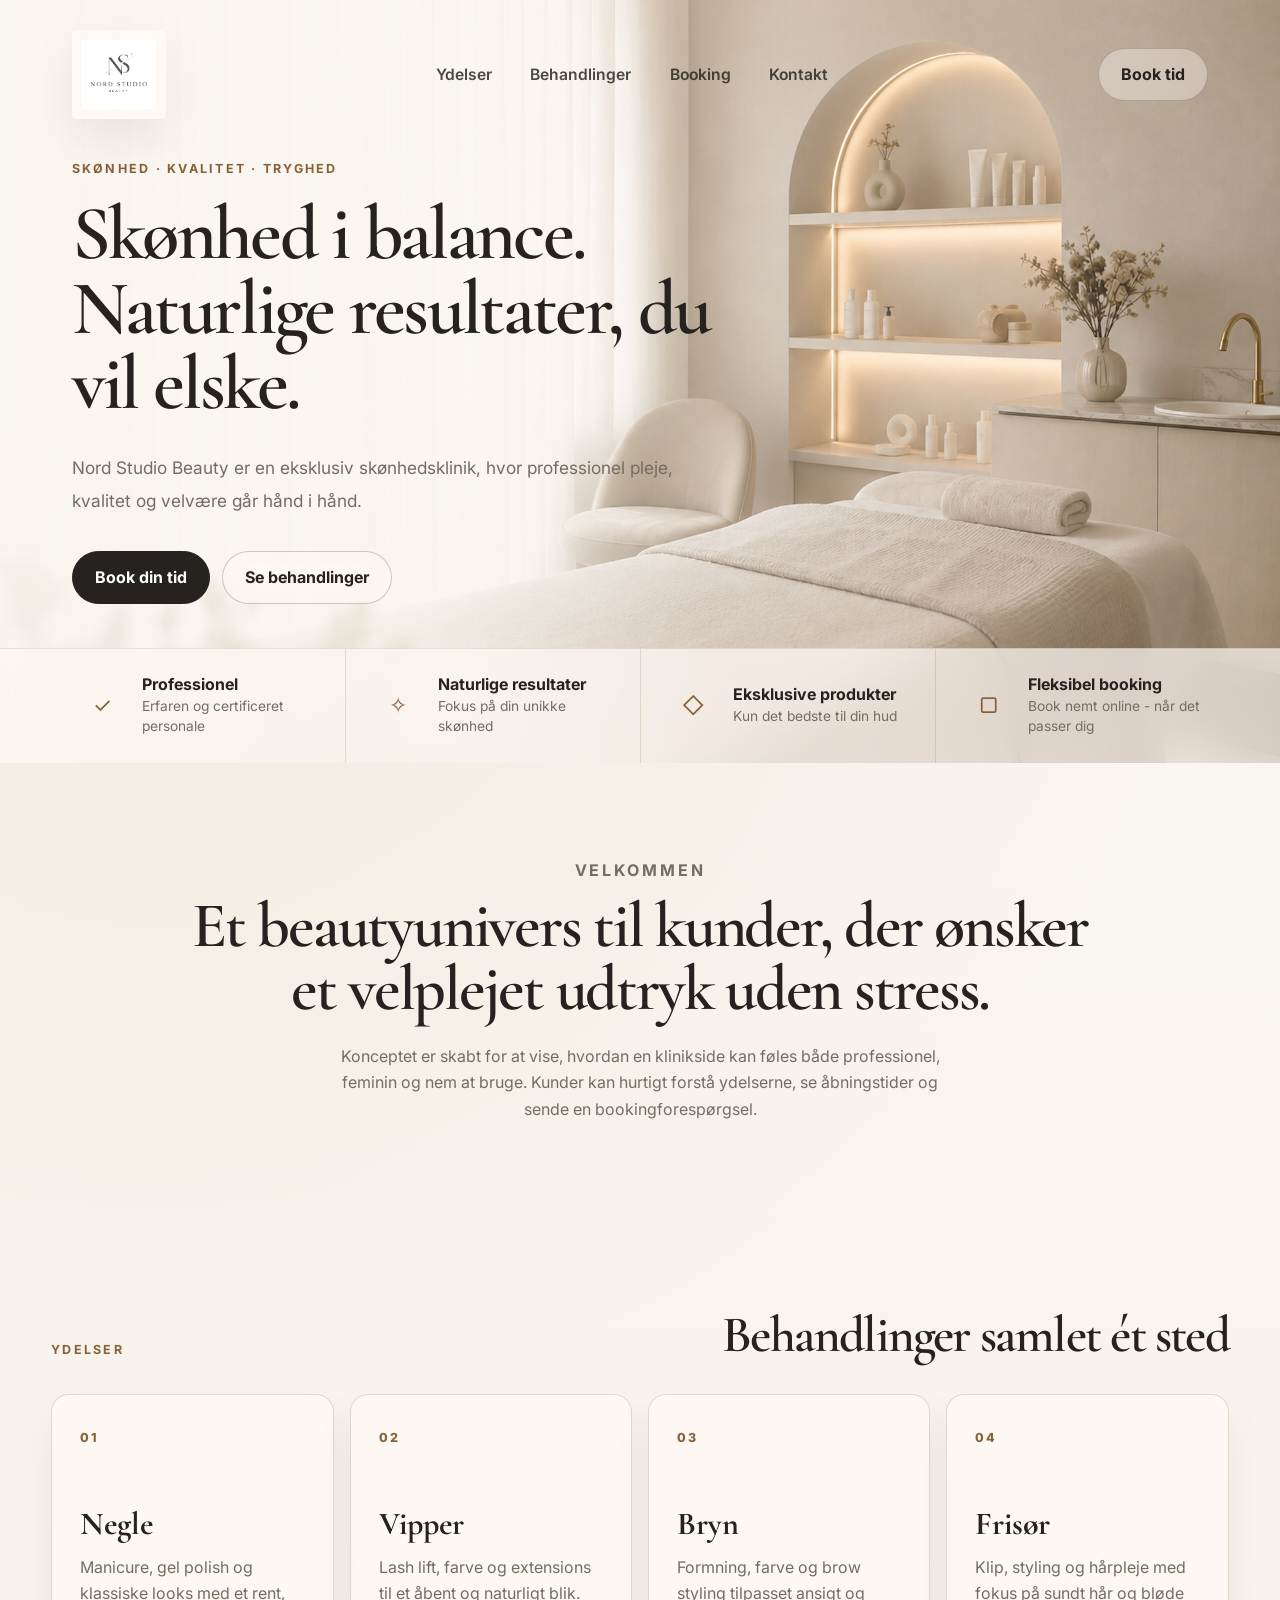
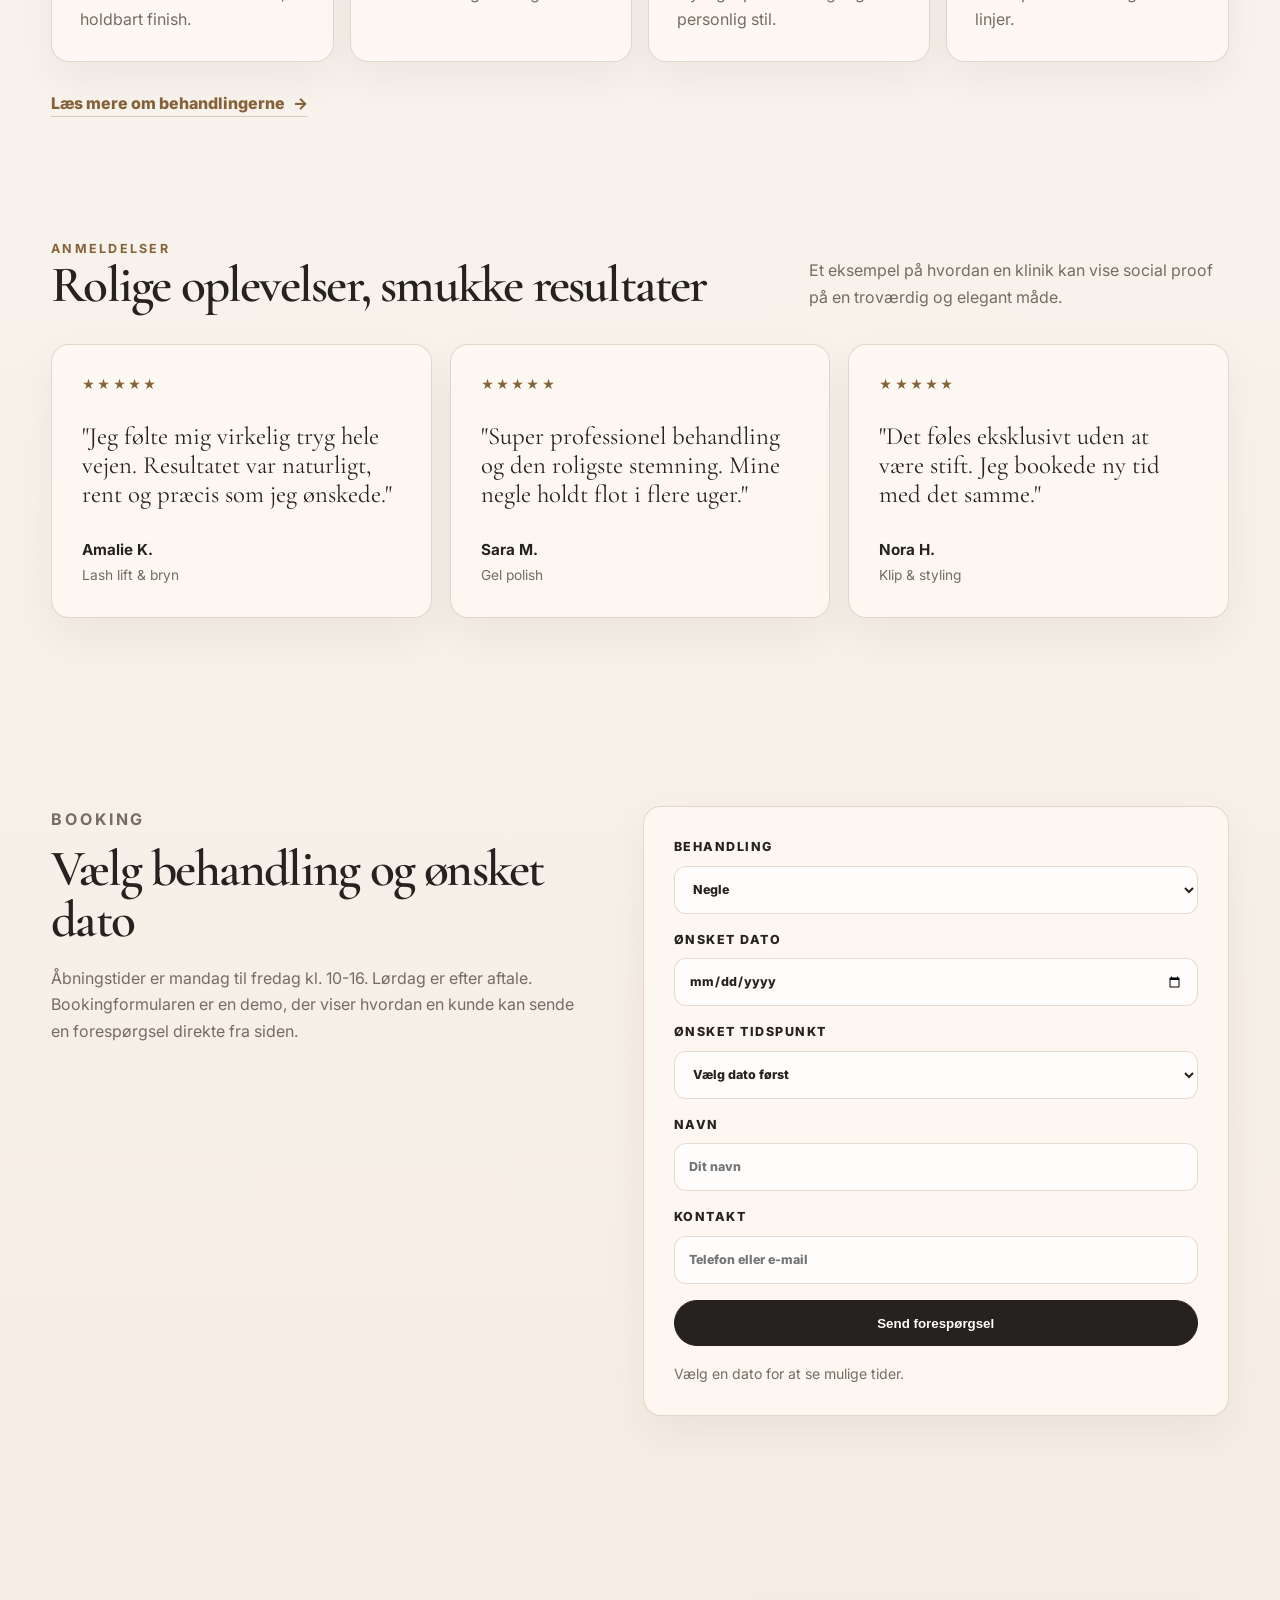
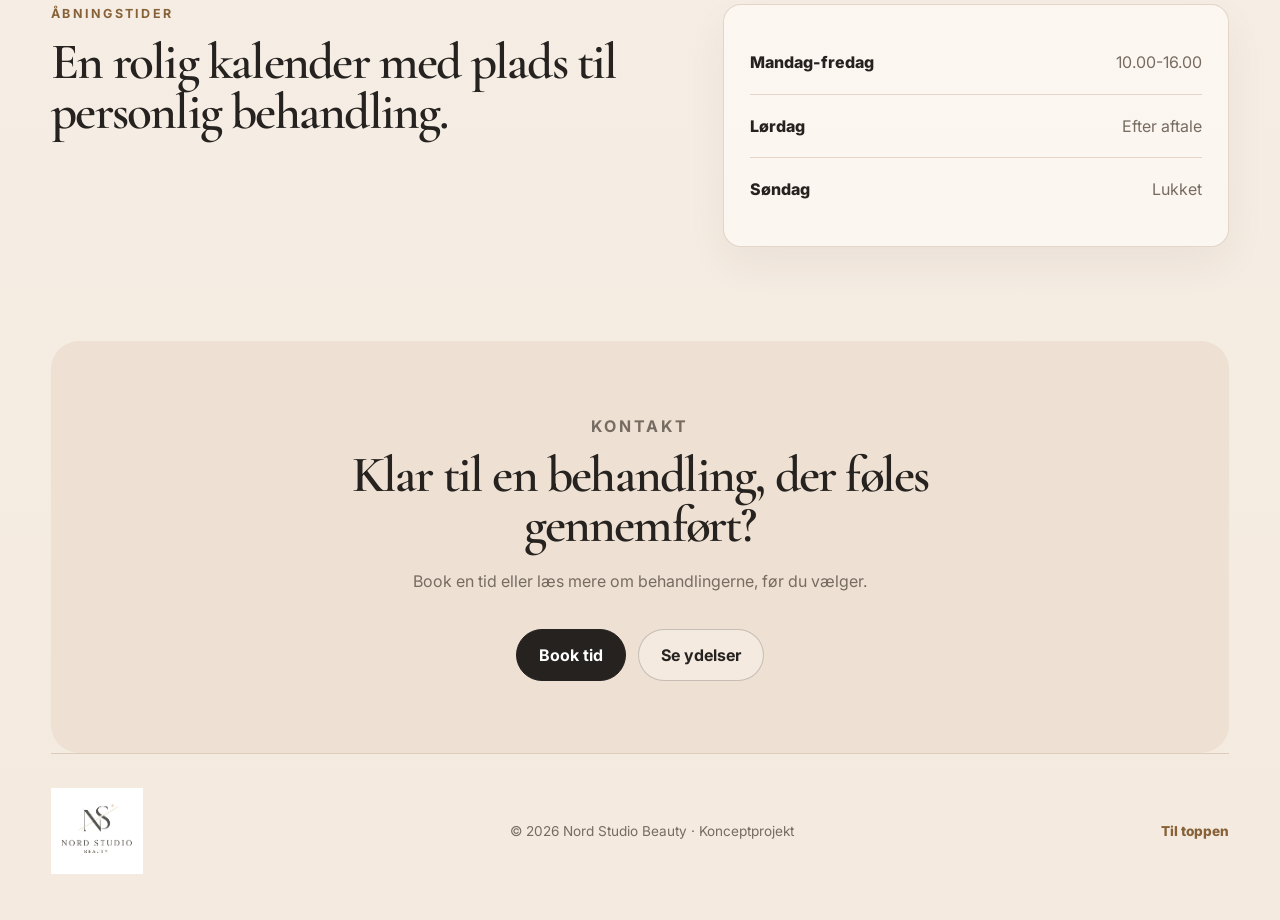
==== commit 795a850f: "Enhance beauty concept services" ====
--- a/concepts/beauty-klinik/index.html
+++ b/concepts/beauty-klinik/index.html
@@ -103,32 +103,87 @@
       </div>
 
       <div class="service-grid">
-        <article class="service-card">
-          <span>01</span>
-          <h3>Negle</h3>
+        <article class="service-card service-card--image">
+          <a class="service-hit" href="ydelser.html#negle" aria-label="Se priser og detaljer for negle"></a>
+          <img src="assets/service-negle.png" alt="Neglebehandling i rolige klinikomgivelser" />
+          <div class="service-content">
+            <span>01</span>
+            <h3>Negle</h3>
+          </div>
           <p>Manicure, gel polish og klassiske looks med et rent, holdbart finish.</p>
         </article>
 
-        <article class="service-card">
-          <span>02</span>
-          <h3>Vipper</h3>
+        <article class="service-card service-card--image">
+          <a class="service-hit" href="ydelser.html" aria-label="Se detaljer for vipper"></a>
+          <img src="assets/service-vipper.png" alt="Vippeextensions i en professionel beautyklinik" />
+          <div class="service-content">
+            <span>02</span>
+            <h3>Vipper</h3>
+          </div>
           <p>Lash lift, farve og extensions til et åbent og naturligt blik.</p>
         </article>
 
-        <article class="service-card">
-          <span>03</span>
-          <h3>Bryn</h3>
+        <article class="service-card service-card--image">
+          <a class="service-hit" href="ydelser.html" aria-label="Se detaljer for bryn"></a>
+          <img src="assets/service-bryn.png" alt="Brynbehandling med formning og styling" />
+          <div class="service-content">
+            <span>03</span>
+            <h3>Bryn</h3>
+          </div>
           <p>Formning, farve og brow styling tilpasset ansigt og personlig stil.</p>
         </article>
 
-        <article class="service-card">
-          <span>04</span>
-          <h3>Frisør</h3>
+        <article class="service-card service-card--image">
+          <a class="service-hit" href="ydelser.html" aria-label="Se detaljer for frisør"></a>
+          <img src="assets/service-frisor.png" alt="Frisørbehandling med styling og hårpleje" />
+          <div class="service-content">
+            <span>04</span>
+            <h3>Frisør</h3>
+          </div>
           <p>Klip, styling og hårpleje med fokus på sundt hår og bløde linjer.</p>
         </article>
       </div>
 
       <a class="text-link" href="ydelser.html">Læs mere om behandlingerne <span aria-hidden="true">→</span></a>
+    </section>
+
+    <section class="reviews section" aria-labelledby="reviews-title">
+      <div class="section-heading">
+        <div>
+          <p class="section-label">Anmeldelser</p>
+          <h2 id="reviews-title">Rolige oplevelser, smukke resultater</h2>
+        </div>
+        <p>Et eksempel på hvordan en klinik kan vise social proof på en troværdig og elegant måde.</p>
+      </div>
+
+      <div class="review-grid">
+        <article class="review-card">
+          <div class="stars" aria-label="5 ud af 5 stjerner">★★★★★</div>
+          <p>"Jeg følte mig virkelig tryg hele vejen. Resultatet var naturligt, rent og præcis som jeg ønskede."</p>
+          <footer>
+            <strong>Amalie K.</strong>
+            <span>Lash lift & bryn</span>
+          </footer>
+        </article>
+
+        <article class="review-card">
+          <div class="stars" aria-label="5 ud af 5 stjerner">★★★★★</div>
+          <p>"Super professionel behandling og den roligste stemning. Mine negle holdt flot i flere uger."</p>
+          <footer>
+            <strong>Sara M.</strong>
+            <span>Gel polish</span>
+          </footer>
+        </article>
+
+        <article class="review-card">
+          <div class="stars" aria-label="5 ud af 5 stjerner">★★★★★</div>
+          <p>"Det føles eksklusivt uden at være stift. Jeg bookede ny tid med det samme."</p>
+          <footer>
+            <strong>Nora H.</strong>
+            <span>Klip & styling</span>
+          </footer>
+        </article>
+      </div>
     </section>
 
     <section class="booking section" id="booking">
@@ -218,6 +273,6 @@
     <a href="#top">Til toppen</a>
   </footer>
 
-  <script src="script.js"></script>
+  <script src="script.js?v=4"></script>
 </body>
 </html>
--- a/concepts/beauty-klinik/style.css
+++ b/concepts/beauty-klinik/style.css
@@ -290,7 +290,8 @@
 .service-card,
 .booking-form,
 .hours dl,
-.detail-card {
+.detail-card,
+.review-card {
   border: 1px solid var(--line);
   border-radius: 18px;
   background: rgba(255, 250, 245, 0.72);
@@ -298,8 +299,82 @@
 }
 
 .service-card {
+  position: relative;
+  overflow: hidden;
   min-height: 260px;
   padding: 28px;
+  isolation: isolate;
+  transition: transform 0.28s ease, border-color 0.28s ease, box-shadow 0.28s ease;
+}
+
+.service-card--image img {
+  position: absolute;
+  inset: 0;
+  z-index: 0;
+  height: 100%;
+  object-fit: cover;
+  opacity: 0;
+  transform: scale(1.04);
+  transition: opacity 0.36s ease, transform 0.48s ease;
+}
+
+.service-card--image::before {
+  content: "";
+  position: absolute;
+  inset: 0;
+  z-index: 1;
+  background:
+    linear-gradient(180deg, rgba(37, 34, 31, 0.08) 0%, rgba(37, 34, 31, 0.62) 100%),
+    linear-gradient(90deg, rgba(255, 250, 245, 0.9) 0%, rgba(255, 250, 245, 0.28) 100%);
+  opacity: 0;
+  transition: opacity 0.34s ease;
+}
+
+.service-hit {
+  position: absolute;
+  inset: 0;
+  z-index: 3;
+}
+
+.service-card--image:hover,
+.service-card--image:focus-within {
+  transform: translateY(-6px);
+  border-color: rgba(135, 98, 56, 0.36);
+  box-shadow: 0 28px 70px rgba(58, 42, 28, 0.16);
+}
+
+.service-card--image:hover img,
+.service-card--image:focus-within img,
+.service-card--image:hover::before,
+.service-card--image:focus-within::before {
+  opacity: 1;
+}
+
+.service-card--image:hover img,
+.service-card--image:focus-within img {
+  transform: scale(1);
+}
+
+.service-content {
+  position: relative;
+  z-index: 4;
+  pointer-events: none;
+}
+
+.service-card--image > p {
+  position: relative;
+  z-index: 4;
+  pointer-events: none;
+}
+
+.service-card--image:hover span,
+.service-card--image:focus-within span,
+.service-card--image:hover h3,
+.service-card--image:focus-within h3,
+.service-card--image:hover p,
+.service-card--image:focus-within p {
+  color: #fffaf5;
+  text-shadow: 0 2px 18px rgba(20, 16, 13, 0.35);
 }
 
 .service-card span,
@@ -321,6 +396,58 @@
 .detail-card p,
 .detail-card li {
   color: var(--muted);
+}
+
+.reviews {
+  padding-top: 28px;
+}
+
+.reviews .section-heading > p {
+  max-width: 420px;
+  color: var(--muted);
+}
+
+.review-grid {
+  display: grid;
+  grid-template-columns: repeat(3, minmax(0, 1fr));
+  gap: 18px;
+}
+
+.review-card {
+  display: flex;
+  flex-direction: column;
+  min-height: 260px;
+  padding: 30px;
+}
+
+.stars {
+  color: var(--accent-dark);
+  letter-spacing: 0.18em;
+  font-size: 0.78rem;
+  margin-bottom: 26px;
+}
+
+.review-card > p {
+  color: var(--ink);
+  font-family: "Cormorant Garamond", serif;
+  font-size: 1.55rem;
+  line-height: 1.18;
+}
+
+.review-card footer {
+  margin-top: auto;
+  padding-top: 28px;
+  display: grid;
+  gap: 2px;
+}
+
+.review-card strong {
+  font-size: 0.95rem;
+}
+
+.review-card span {
+  color: var(--muted);
+  font-size: 0.86rem;
 }
 
 .text-link {
@@ -473,7 +600,44 @@
 }
 
 .detail-card {
+  position: relative;
+  overflow: hidden;
   padding: 34px;
+}
+
+.detail-card > img {
+  height: 240px;
+  border-radius: 14px;
+  object-fit: cover;
+  margin: -12px -12px 28px;
+  width: calc(100% + 24px);
+}
+
+.detail-toggle {
+  position: relative;
+  z-index: 2;
+  display: flex;
+  align-items: center;
+  justify-content: space-between;
+  gap: 16px;
+  width: 100%;
+  margin-bottom: 18px;
+  padding: 10px 14px;
+  border: 1px solid rgba(135, 98, 56, 0.18);
+  border-radius: 999px;
+  background: rgba(255, 250, 245, 0.72);
+  color: inherit;
+  font: inherit;
+  cursor: pointer;
+  text-align: left;
+}
+
+.detail-toggle .toggle-text {
+  color: var(--accent-dark);
+  font-size: 0.72rem;
+  font-weight: 800;
+  letter-spacing: 0.16em;
+  text-transform: uppercase;
 }
 
 .detail-card h2 {
@@ -502,6 +666,49 @@
   height: 7px;
   border: 1px solid var(--accent);
   transform: rotate(45deg);
+}
+
+.price-list {
+  display: grid;
+  gap: 0;
+  max-height: 0;
+  overflow: hidden;
+  margin-top: 0;
+  border-top: 0 solid transparent;
+  opacity: 0;
+  transition: max-height 0.36s ease, opacity 0.25s ease, margin-top 0.25s ease, border-color 0.25s ease;
+}
+
+.detail-card.is-open .price-list {
+  max-height: 440px;
+  margin-top: 26px;
+  border-top: 1px solid var(--line);
+  opacity: 1;
+}
+
+.price-list div {
+  display: flex;
+  justify-content: space-between;
+  gap: 20px;
+  padding: 15px 0;
+  border-bottom: 1px solid rgba(135, 98, 56, 0.14);
+}
+
+.price-list div:last-child {
+  border-bottom: 0;
+}
+
+.price-list span {
+  color: var(--ink);
+  font-size: 0.95rem;
+  font-weight: 600;
+  letter-spacing: 0;
+  text-transform: none;
+}
+
+.price-list strong {
+  color: var(--accent-dark);
+  white-space: nowrap;
 }
 
 @media (max-width: 860px) {
@@ -664,19 +871,70 @@
     grid-template-columns: repeat(2, minmax(0, 1fr));
   }
 
+  .review-grid {
+    grid-template-columns: 1fr;
+  }
+
   .service-card {
-    min-height: 210px;
+    min-height: 230px;
     padding: 22px;
   }
 
+  .service-card--image img,
+  .service-card--image::before {
+    opacity: 1;
+  }
+
+  .service-card--image img {
+    transform: scale(1);
+  }
+
+  .service-card--image span,
+  .service-card--image h3,
+  .service-card--image p {
+    color: #fffaf5;
+    text-shadow: 0 2px 18px rgba(20, 16, 13, 0.35);
+  }
+
+  .service-card--image {
+    display: flex;
+    flex-direction: column;
+    justify-content: flex-end;
+  }
+
+  .service-card--image .service-content,
+  .service-card--image:hover .service-content,
+  .service-card--image:focus-within .service-content {
+    transform: none;
+  }
+
   .service-card h3 {
-    margin-top: 36px;
+    margin: 10px 0 8px;
     font-size: 1.7rem;
+  }
+
+  .service-card--image p {
+    line-height: 1.45;
   }
 
   .booking-form,
   .detail-card {
     padding: 22px;
+  }
+
+  .detail-card > img {
+    height: 210px;
+    margin: -4px -4px 22px;
+    width: calc(100% + 8px);
+  }
+
+  .review-card {
+    min-height: auto;
+    padding: 24px;
+  }
+
+  .review-card > p {
+    font-size: 1.35rem;
   }
 
   .contact {
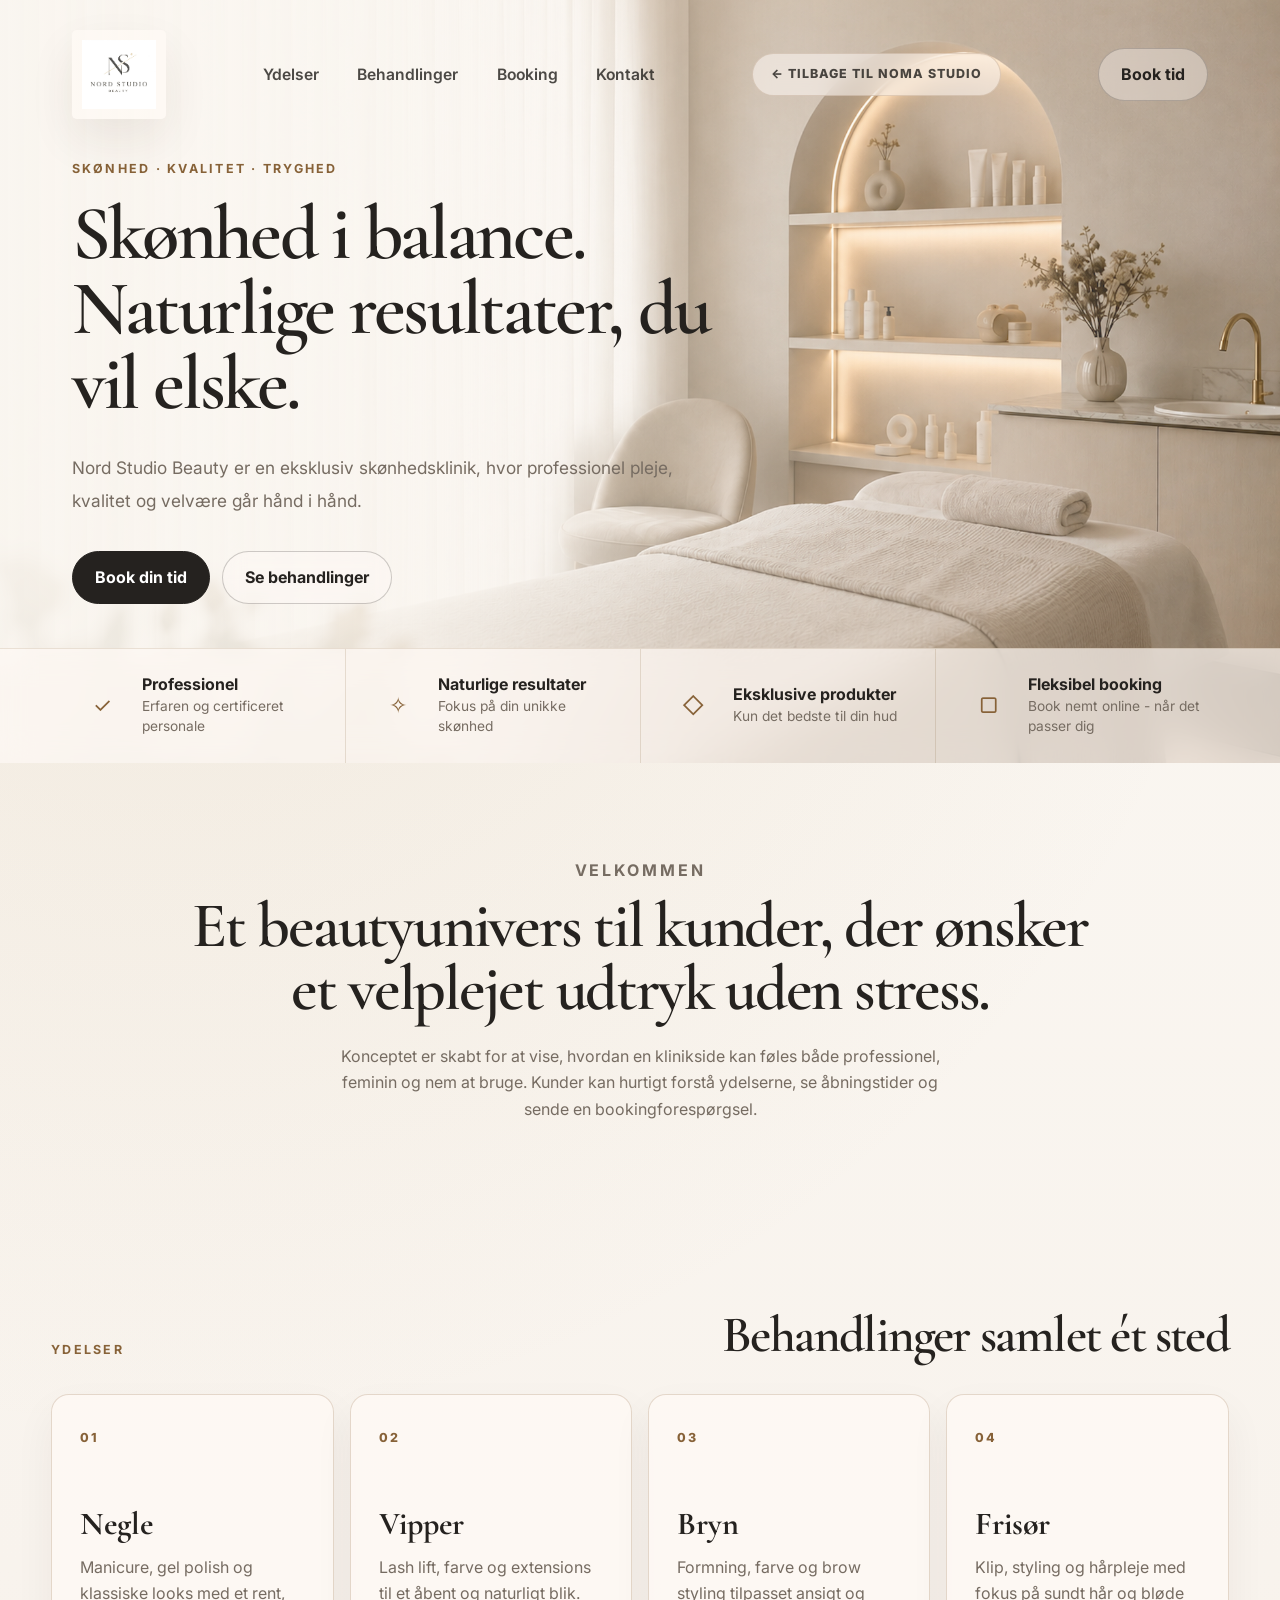
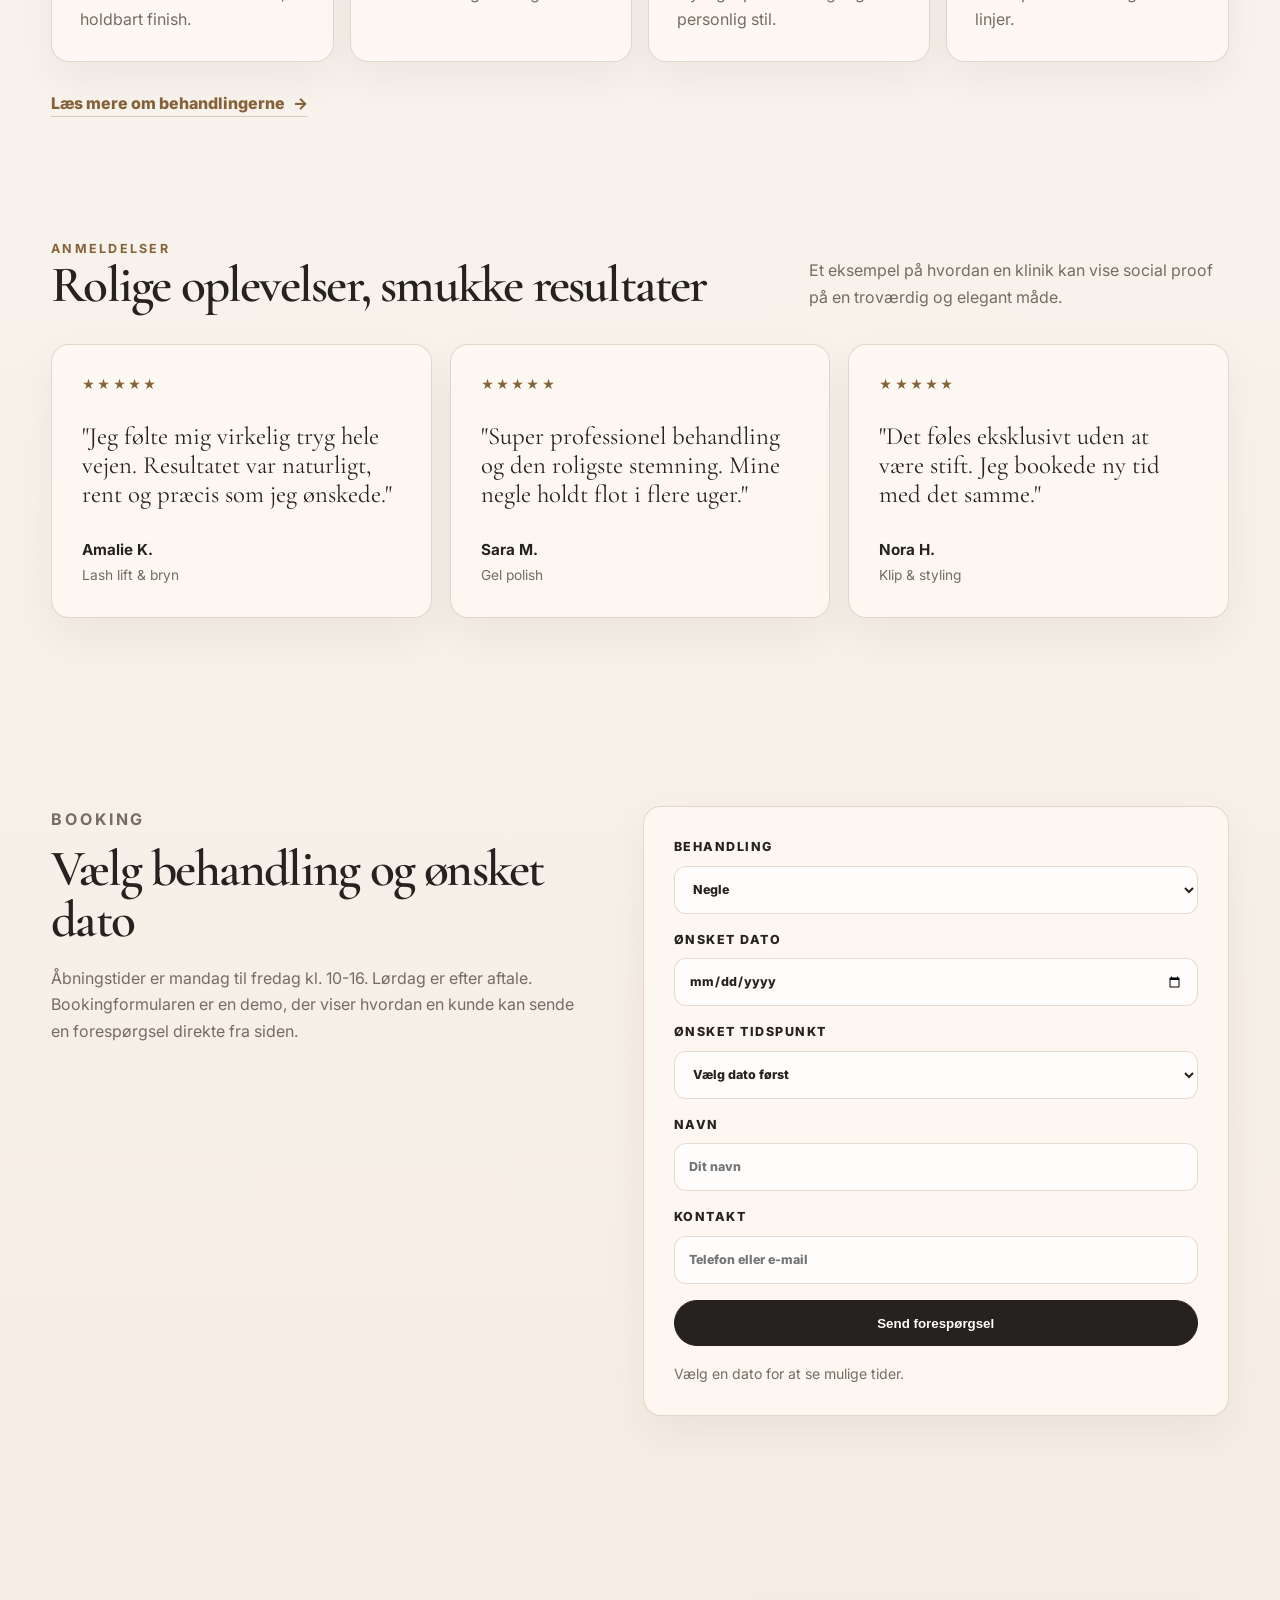
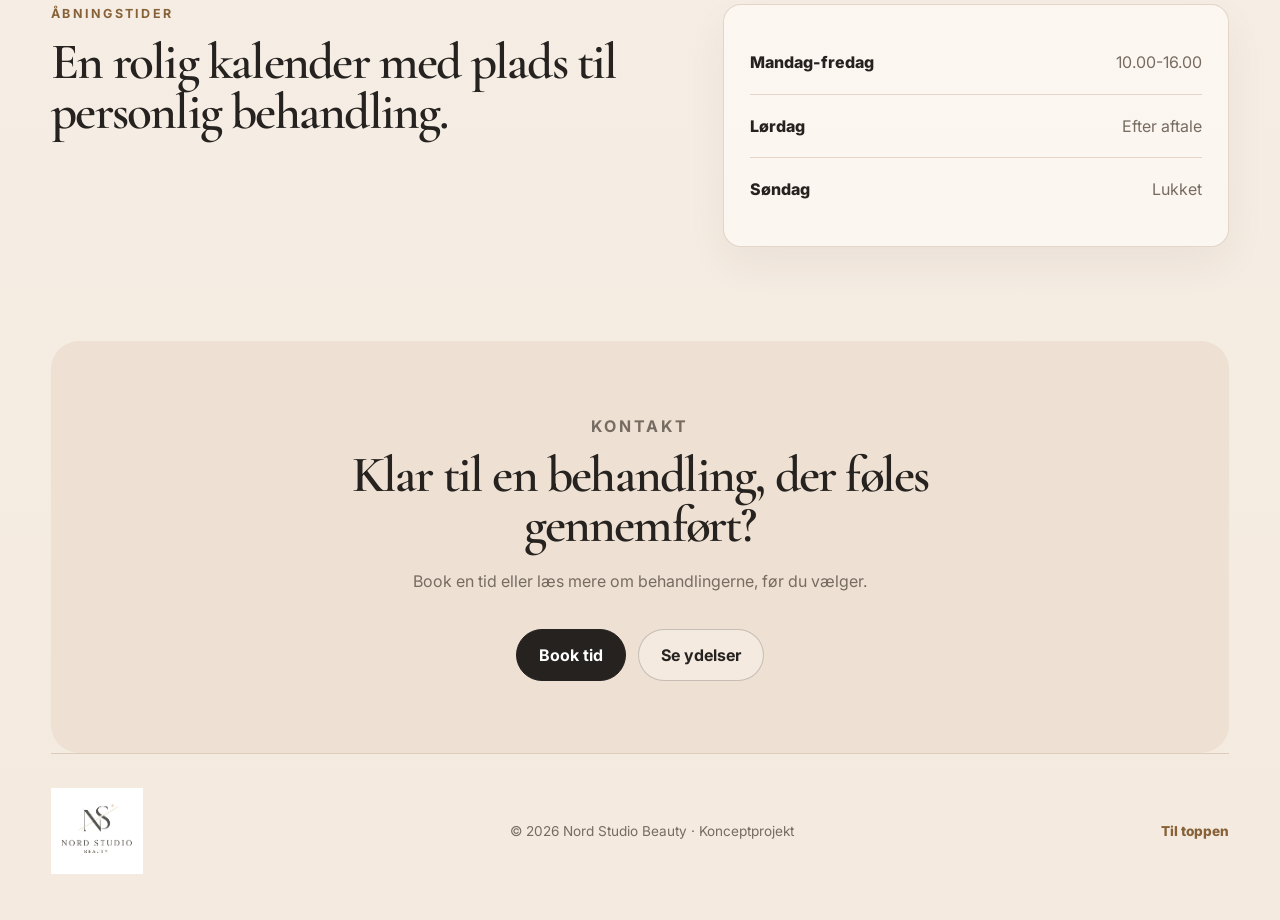
==== commit cbf1151f: "Add back link to beauty concept" ====
--- a/concepts/beauty-klinik/index.html
+++ b/concepts/beauty-klinik/index.html
@@ -30,6 +30,7 @@
         <a href="#kontakt">Kontakt</a>
       </div>
 
+      <a class="concept-back" href="../../">← Tilbage til Noma Studio</a>
       <a class="nav-cta" href="#booking">Book tid</a>
     </nav>
 
@@ -114,7 +115,7 @@
         </article>
 
         <article class="service-card service-card--image">
-          <a class="service-hit" href="ydelser.html" aria-label="Se detaljer for vipper"></a>
+          <a class="service-hit" href="ydelser.html#vipper" aria-label="Se priser og detaljer for vipper"></a>
           <img src="assets/service-vipper.png" alt="Vippeextensions i en professionel beautyklinik" />
           <div class="service-content">
             <span>02</span>
@@ -124,7 +125,7 @@
         </article>
 
         <article class="service-card service-card--image">
-          <a class="service-hit" href="ydelser.html" aria-label="Se detaljer for bryn"></a>
+          <a class="service-hit" href="ydelser.html#bryn" aria-label="Se priser og detaljer for bryn"></a>
           <img src="assets/service-bryn.png" alt="Brynbehandling med formning og styling" />
           <div class="service-content">
             <span>03</span>
@@ -134,7 +135,7 @@
         </article>
 
         <article class="service-card service-card--image">
-          <a class="service-hit" href="ydelser.html" aria-label="Se detaljer for frisør"></a>
+          <a class="service-hit" href="ydelser.html#frisor" aria-label="Se priser og detaljer for frisør"></a>
           <img src="assets/service-frisor.png" alt="Frisørbehandling med styling og hårpleje" />
           <div class="service-content">
             <span>04</span>
@@ -273,6 +274,6 @@
     <a href="#top">Til toppen</a>
   </footer>
 
-  <script src="script.js?v=4"></script>
+  <script src="script.js?v=5"></script>
 </body>
 </html>
--- a/concepts/beauty-klinik/style.css
+++ b/concepts/beauty-klinik/style.css
@@ -108,6 +108,30 @@
   border-radius: 999px;
   font-weight: 700;
   transition: transform 0.2s ease, background 0.2s ease, border-color 0.2s ease;
+}
+
+.concept-back {
+  display: inline-flex;
+  align-items: center;
+  justify-content: center;
+  min-height: 42px;
+  padding: 10px 18px;
+  border: 1px solid rgba(135, 98, 56, 0.2);
+  border-radius: 999px;
+  background: rgba(255, 250, 245, 0.54);
+  color: rgba(37, 34, 31, 0.82);
+  backdrop-filter: blur(10px);
+  font-size: 0.78rem;
+  font-weight: 800;
+  letter-spacing: 0.08em;
+  text-transform: uppercase;
+  transition: transform 0.2s ease, background 0.2s ease, border-color 0.2s ease;
+}
+
+.concept-back:hover {
+  transform: translateY(-2px);
+  border-color: rgba(135, 98, 56, 0.38);
+  background: rgba(255, 250, 245, 0.82);
 }
 
 .nav-cta,
@@ -808,6 +832,13 @@
     display: none;
   }
 
+  .concept-back {
+    order: 4;
+    width: 100%;
+    min-height: 42px;
+    background: rgba(255, 250, 245, 0.9);
+  }
+
   .hero,
   .booking,
   .hours,
